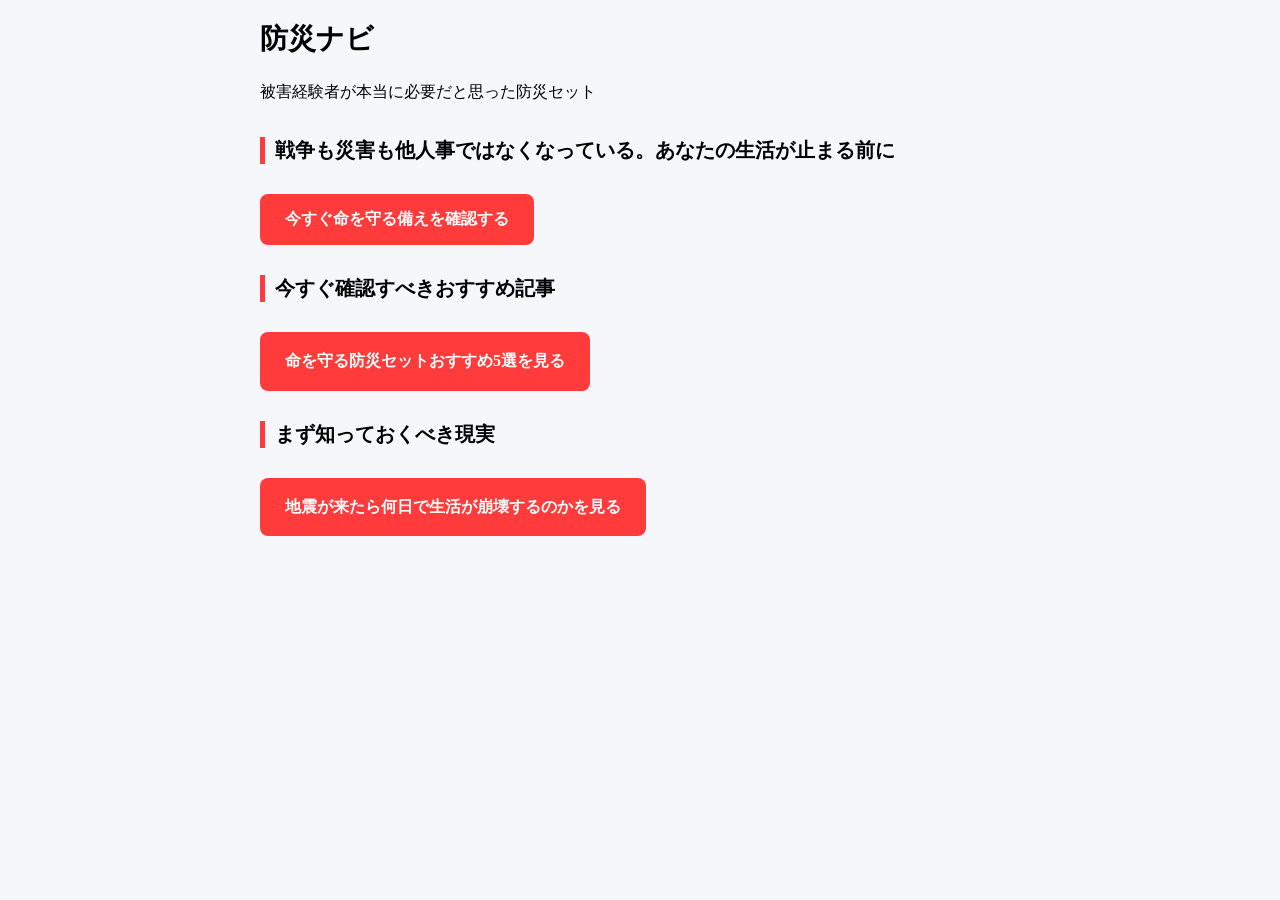
==== index.html @ 3107bbd9 "Add files via upload" ====
<!DOCTYPE html>
<html lang="ja">
<head>
	<meta charset="UTF-8">
	<title>防災ナビ</title>
	<link rel="stylesheet" href="reset.css">
	<link rel="stylesheet" href="style.css">
</head>
<body>
<main>
	<section>
		<h1>防災ナビ</h1>
		<p>被害経験者が本当に必要だと思った防災セット</p>
		
		<h2>戦争も災害も他人事ではなくなっている。あなたの生活が止まる前に</h2>
		
		<a href="article.html">
		今すぐ命を守る備えを確認する
		</a>
		
		<h2>今すぐ確認すべきおすすめ記事</h2>
		
		<p>
			<a href="article.html">
			命を守る防災セットおすすめ5選を見る
			</a>
		</p>
		
		<h2>まず知っておくべき現実</h2>
		
		<p>
			<a href="danger.html">
			地震が来たら何日で生活が崩壊するのかを見る
			</a>
		</p>
	</section>
</main>
</body>
</html>
---- style.css ----
/* 今すぐ防災セットを確認するボタンデザイン */
body {
	background: #f5f7fa;	
}

a {
	display: inline-block;
	background: #ff3b3b;
	color: white;
	padding: 15px 25px;
	text-decoration: none;
	border-radius: 8px;
	font-weight: bold;
	margin-top: 20px;
}

/* マウスを上に乗せると変化 */
a:hover {
	opacity: 0.8;
}

/* mainのブロックサイズ調整 */
main {
	max-width: 800px;
	margin: 0 auto;
	padding: 20px;
}

h1 {
	font-size: 28px;
	margin-bottom: 20px;
}

h2 {
	font-size: 20px;
	margin-top: 30px;
	margin-bottom: 10px;
	border-left: 5px solid #ff3b3b;
	padding-left: 10px;
}

p {
	line-height: 1.8;
}

article {
	background: white;
	padding: 20px;
	border-radius: 10px;
}
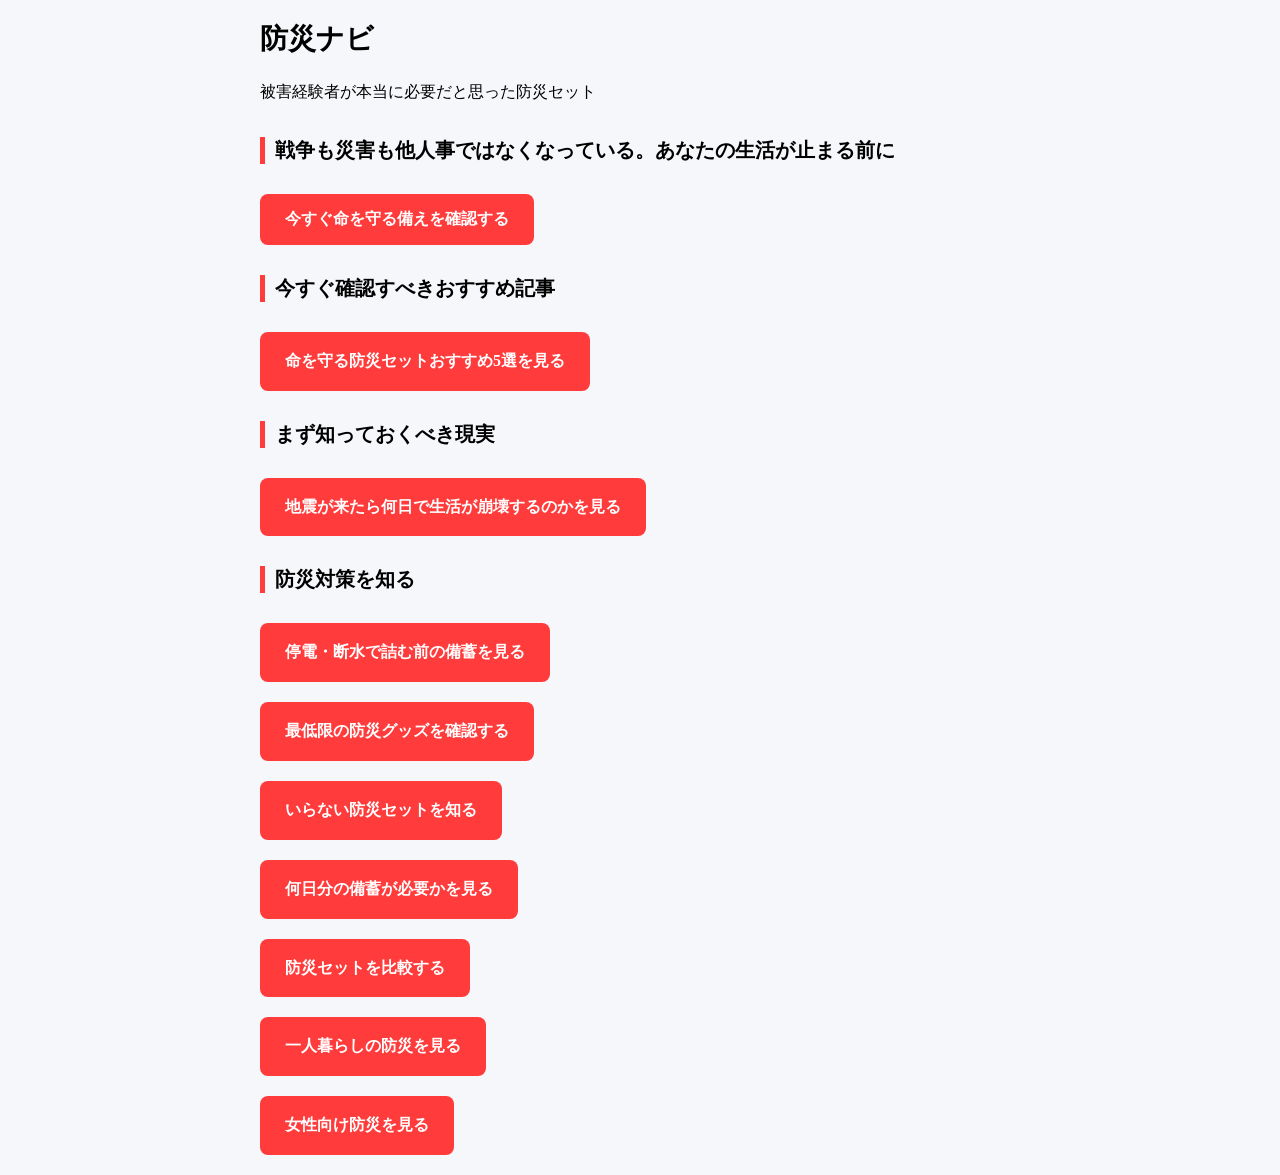
==== commit f091eea2: "Add files via upload" ====
--- a/index.html
+++ b/index.html
@@ -33,6 +33,16 @@
 			地震が来たら何日で生活が崩壊するのかを見る
 			</a>
 		</p>
+		
+		<h2>防災対策を知る</h2>
+
+		<p><a href="prep.html">停電・断水で詰む前の備蓄を見る</a></p>
+		<p><a href="goods.html">最低限の防災グッズを確認する</a></p>
+		<p><a href="remove.html">いらない防災セットを知る</a></p>
+		<p><a href="days.html">何日分の備蓄が必要かを見る</a></p>
+		<p><a href="compare.html">防災セットを比較する</a></p>
+		<p><a href="single.html">一人暮らしの防災を見る</a></p>
+		<p><a href="woman.html">女性向け防災を見る</a></p>
 	</section>
 </main>
 </body>
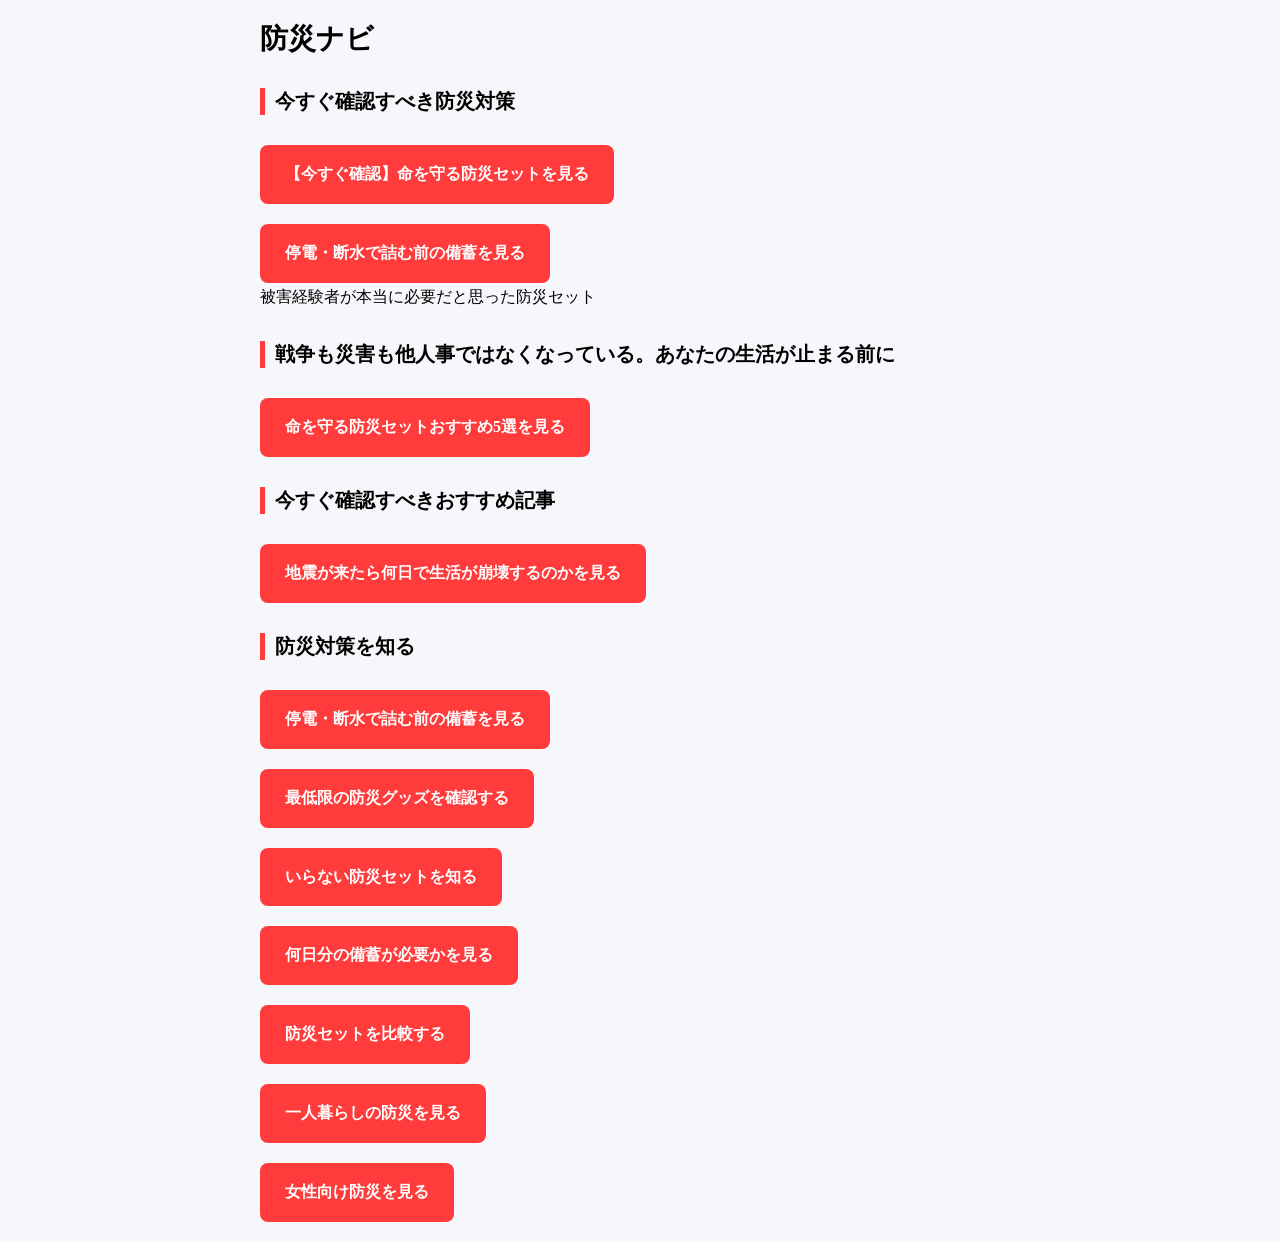
==== commit a5e487bf: "Update index.html" ====
--- a/index.html
+++ b/index.html
@@ -1,49 +1,60 @@
 <!DOCTYPE html>
 <html lang="ja">
 <head>
-	<meta charset="UTF-8">
-	<title>防災ナビ</title>
-	<link rel="stylesheet" href="reset.css">
-	<link rel="stylesheet" href="style.css">
+  <meta charset="UTF-8">
+  <title>防災ナビ</title>
+  <link rel="stylesheet" href="reset.css">
+  <link rel="stylesheet" href="style.css">
 </head>
 <body>
 <main>
-	<section>
-		<h1>防災ナビ</h1>
-		<p>被害経験者が本当に必要だと思った防災セット</p>
-		
-		<h2>戦争も災害も他人事ではなくなっている。あなたの生活が止まる前に</h2>
-		
-		<a href="article.html">
-		今すぐ命を守る備えを確認する
-		</a>
-		
-		<h2>今すぐ確認すべきおすすめ記事</h2>
-		
-		<p>
-			<a href="article.html">
-			命を守る防災セットおすすめ5選を見る
-			</a>
-		</p>
-		
-		<h2>まず知っておくべき現実</h2>
-		
-		<p>
-			<a href="danger.html">
-			地震が来たら何日で生活が崩壊するのかを見る
-			</a>
-		</p>
-		
-		<h2>防災対策を知る</h2>
+  <section>
 
-		<p><a href="prep.html">停電・断水で詰む前の備蓄を見る</a></p>
-		<p><a href="goods.html">最低限の防災グッズを確認する</a></p>
-		<p><a href="remove.html">いらない防災セットを知る</a></p>
-		<p><a href="days.html">何日分の備蓄が必要かを見る</a></p>
-		<p><a href="compare.html">防災セットを比較する</a></p>
-		<p><a href="single.html">一人暮らしの防災を見る</a></p>
-		<p><a href="woman.html">女性向け防災を見る</a></p>
-	</section>
+    <h1>防災ナビ</h1>
+
+    <h2>今すぐ確認すべき防災対策</h2>
+
+    <p>
+      <a href="article.html">
+      【今すぐ確認】命を守る防災セットを見る
+      </a>
+    </p>
+
+    <p>
+      <a href="prep.html">
+      停電・断水で詰む前の備蓄を見る
+      </a>
+    </p>
+
+    <p>被害経験者が本当に必要だと思った防災セット</p>
+
+    <h2>戦争も災害も他人事ではなくなっている。あなたの生活が止まる前に</h2>
+
+    <p>
+      <a href="article.html">
+      命を守る防災セットおすすめ5選を見る
+      </a>
+    </p>
+
+    <h2>今すぐ確認すべきおすすめ記事</h2>
+
+    <p>
+      <a href="danger.html">
+      地震が来たら何日で生活が崩壊するのかを見る
+      </a>
+    </p>
+
+    <h2>防災対策を知る</h2>
+
+    <p><a href="prep.html">停電・断水で詰む前の備蓄を見る</a></p>
+    <p><a href="goods.html">最低限の防災グッズを確認する</a></p>
+    <p><a href="remove.html">いらない防災セットを知る</a></p>
+    <p><a href="days.html">何日分の備蓄が必要かを見る</a></p>
+    <p><a href="compare.html">防災セットを比較する</a></p>
+    <p><a href="single.html">一人暮らしの防災を見る</a></p>
+    <p><a href="woman.html">女性向け防災を見る</a></p>
+
+  </section>
 </main>
 </body>
-</html>+</html>
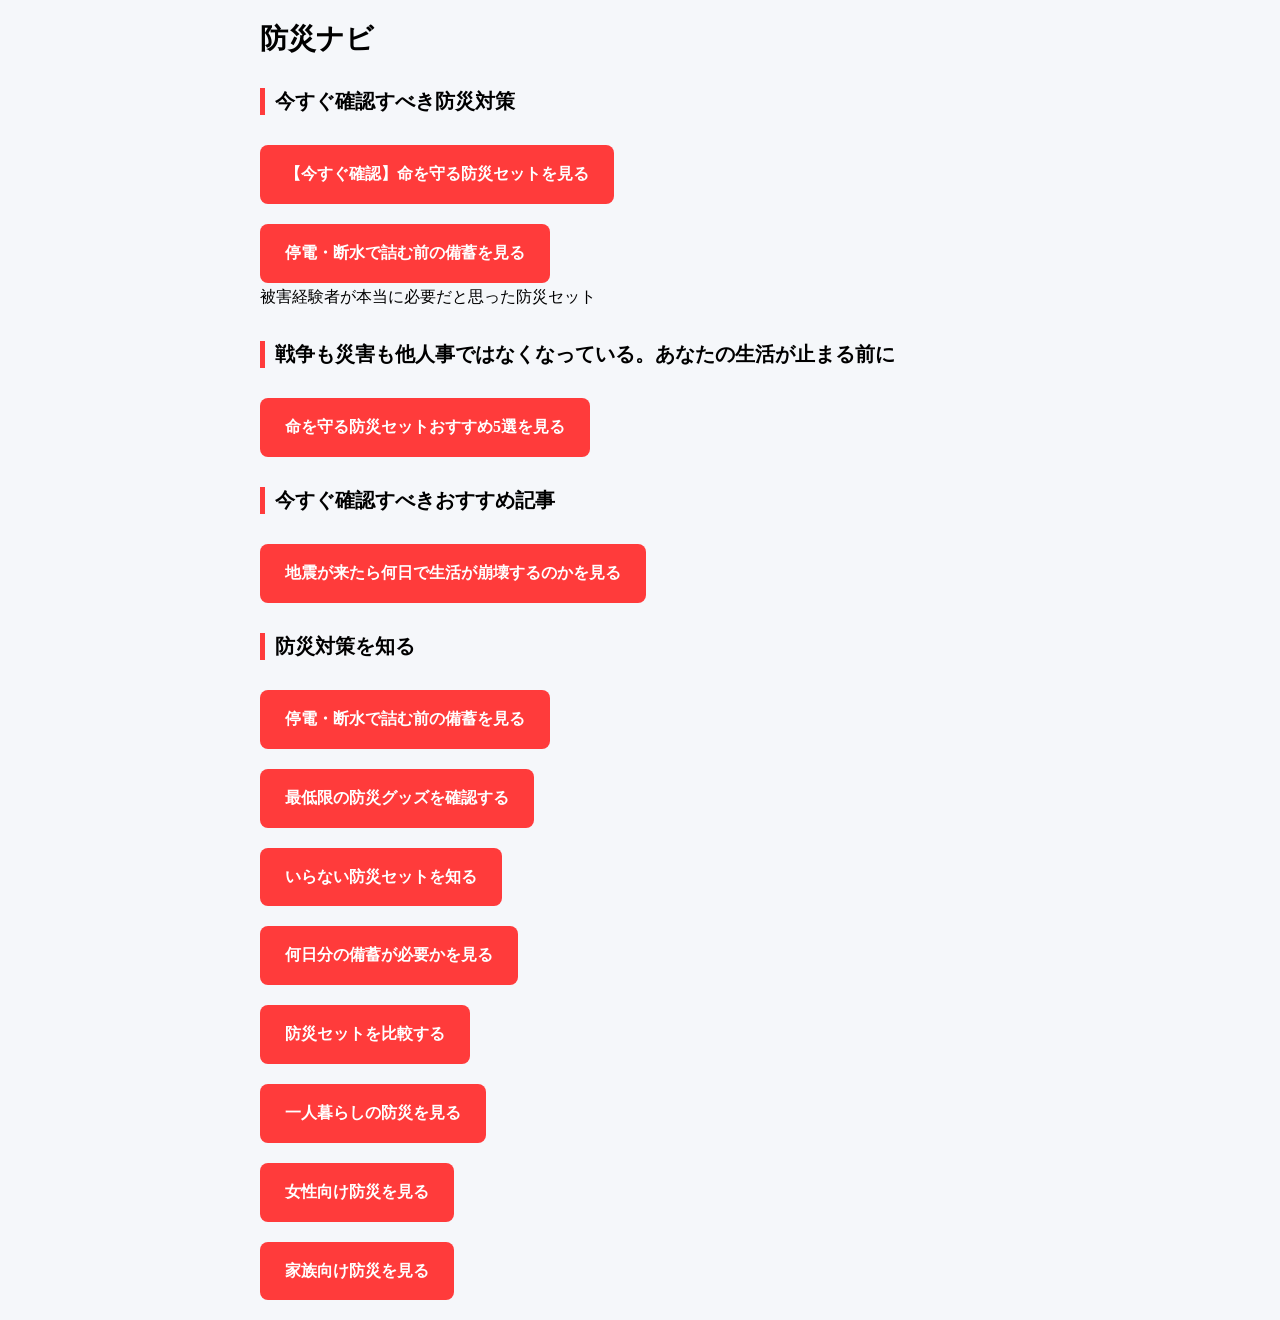
==== commit 16e68376: "Add files via upload" ====
--- a/index.html
+++ b/index.html
@@ -53,8 +53,8 @@
     <p><a href="compare.html">防災セットを比較する</a></p>
     <p><a href="single.html">一人暮らしの防災を見る</a></p>
     <p><a href="woman.html">女性向け防災を見る</a></p>
-
+	<p><a href="family.html">家族向け防災を見る</a></p>
   </section>
 </main>
 </body>
-</html>
+</html>
--- a/style.css
+++ b/style.css
@@ -47,4 +47,5 @@
 	background: white;
 	padding: 20px;
 	border-radius: 10px;
-}+}
+
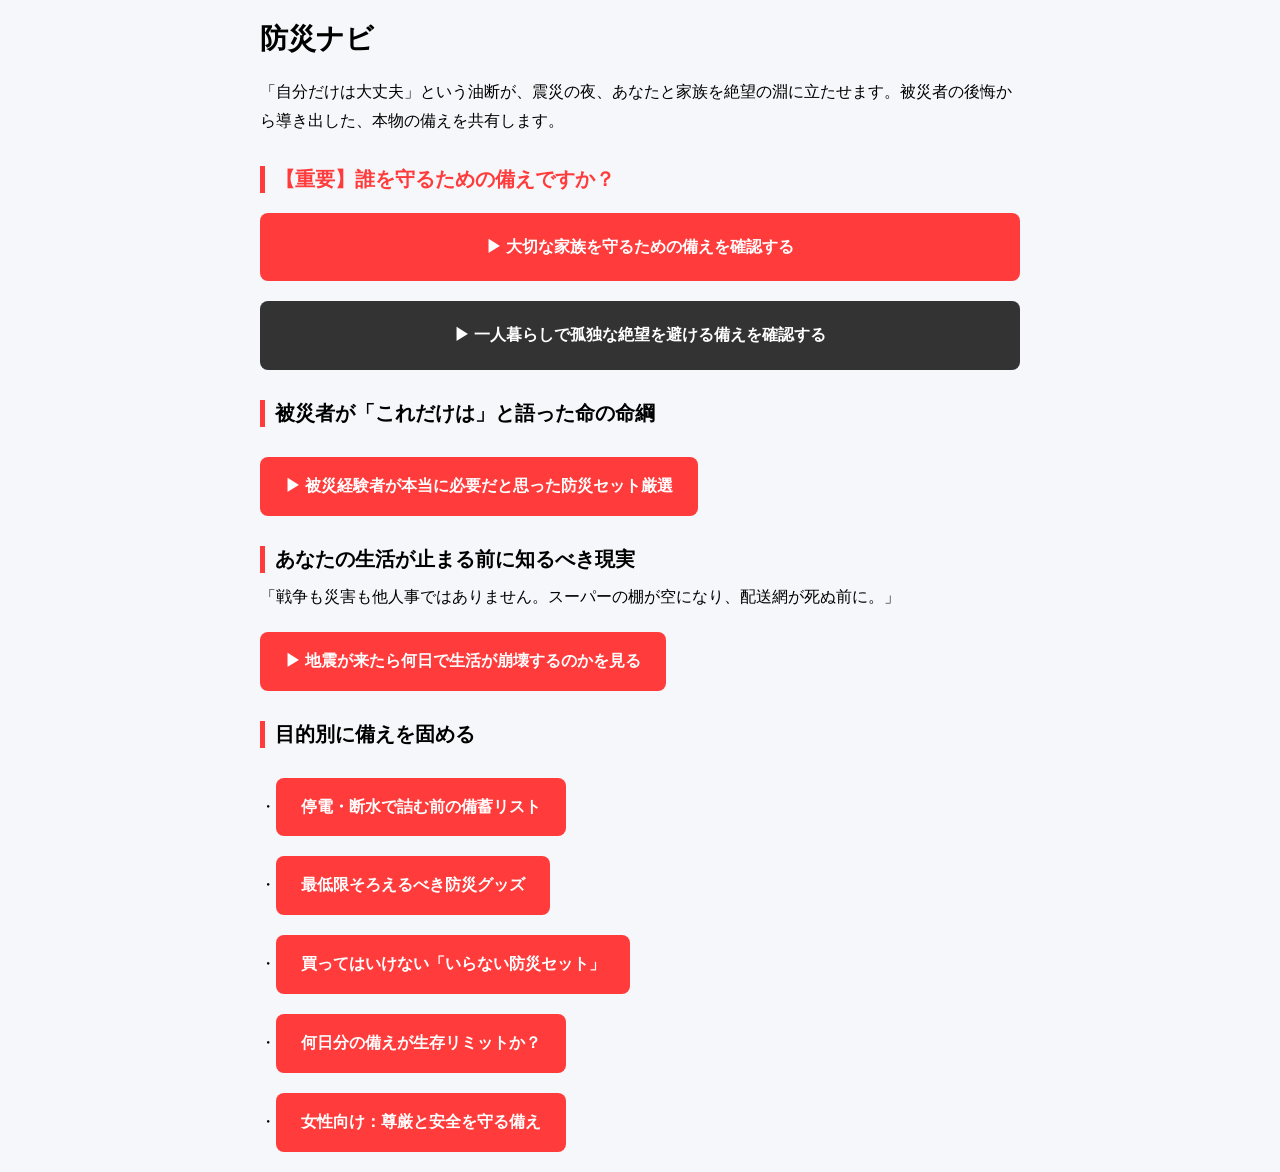
==== commit fa3b9da0: "Add files via upload" ====
--- a/index.html
+++ b/index.html
@@ -1,60 +1,50 @@
-<!DOCTYPE html>
-<html lang="ja">
-<head>
-  <meta charset="UTF-8">
-  <title>防災ナビ</title>
-  <link rel="stylesheet" href="reset.css">
-  <link rel="stylesheet" href="style.css">
-</head>
-<body>
-<main>
-  <section>
-
-    <h1>防災ナビ</h1>
-
-    <h2>今すぐ確認すべき防災対策</h2>
-
-    <p>
-      <a href="article.html">
-      【今すぐ確認】命を守る防災セットを見る
-      </a>
-    </p>
-
-    <p>
-      <a href="prep.html">
-      停電・断水で詰む前の備蓄を見る
-      </a>
-    </p>
-
-    <p>被害経験者が本当に必要だと思った防災セット</p>
-
-    <h2>戦争も災害も他人事ではなくなっている。あなたの生活が止まる前に</h2>
-
-    <p>
-      <a href="article.html">
-      命を守る防災セットおすすめ5選を見る
-      </a>
-    </p>
-
-    <h2>今すぐ確認すべきおすすめ記事</h2>
-
-    <p>
-      <a href="danger.html">
-      地震が来たら何日で生活が崩壊するのかを見る
-      </a>
-    </p>
-
-    <h2>防災対策を知る</h2>
-
-    <p><a href="prep.html">停電・断水で詰む前の備蓄を見る</a></p>
-    <p><a href="goods.html">最低限の防災グッズを確認する</a></p>
-    <p><a href="remove.html">いらない防災セットを知る</a></p>
-    <p><a href="days.html">何日分の備蓄が必要かを見る</a></p>
-    <p><a href="compare.html">防災セットを比較する</a></p>
-    <p><a href="single.html">一人暮らしの防災を見る</a></p>
-    <p><a href="woman.html">女性向け防災を見る</a></p>
-	<p><a href="family.html">家族向け防災を見る</a></p>
-  </section>
-</main>
-</body>
-</html>+<!DOCTYPE html>
+<html lang="ja">
+<head>
+  <meta charset="UTF-8">
+  <title>防災ナビ｜家族と自分を「絶望」から救うための出口</title>
+  <link rel="stylesheet" href="reset.css">
+  <link rel="stylesheet" href="style.css">
+</head>
+<body>
+<main>
+  <section>
+
+    <h1>防災ナビ</h1>
+    <p>「自分だけは大丈夫」という油断が、震災の夜、あなたと家族を絶望の淵に立たせます。被災者の後悔から導き出した、本物の備えを共有します。</p>
+
+    <!-- 最優先の二択（ターゲットを逃さない） -->
+    <h2 style="color: #ff3b3b; border-left: 5px solid #ff3b3b; padding-left: 10px;">【重要】誰を守るための備えですか？</h2>
+    <p>
+      <a href="family.html" class="btn-red" style="display: block; background: #ff3b3b; color: white; padding: 20px; text-align: center; text-decoration: none; border-radius: 8px; font-weight: bold; margin-bottom: 10px;">
+        ▶ 大切な家族を守るための備えを確認する
+      </a>
+    </p>
+    <p>
+      <a href="single.html" class="btn-red" style="display: block; background: #333; color: white; padding: 20px; text-align: center; text-decoration: none; border-radius: 8px; font-weight: bold;">
+        ▶ 一人暮らしで孤独な絶望を避ける備えを確認する
+      </a>
+    </p>
+
+    <h2>被災者が「これだけは」と語った命の命綱</h2>
+    <p>
+      <a href="article.html">▶ 被災経験者が本当に必要だと思った防災セット厳選</a>
+    </p>
+
+    <h2>あなたの生活が止まる前に知るべき現実</h2>
+    <p>「戦争も災害も他人事ではありません。スーパーの棚が空になり、配送網が死ぬ前に。」</p>
+    <p>
+      <a href="danger.html">▶ 地震が来たら何日で生活が崩壊するのかを見る</a>
+    </p>
+
+    <h2>目的別に備えを固める</h2>
+    <p>・<a href="prep.html">停電・断水で詰む前の備蓄リスト</a></p>
+    <p>・<a href="goods.html">最低限そろえるべき防災グッズ</a></p>
+    <p>・<a href="remove.html">買ってはいけない「いらない防災セット」</a></p>
+    <p>・<a href="days.html">何日分の備えが生存リミットか？</a></p>
+    <p>・<a href="woman.html">女性向け：尊厳と安全を守る備え</a></p>
+
+  </section>
+</main>
+</body>
+</html>
